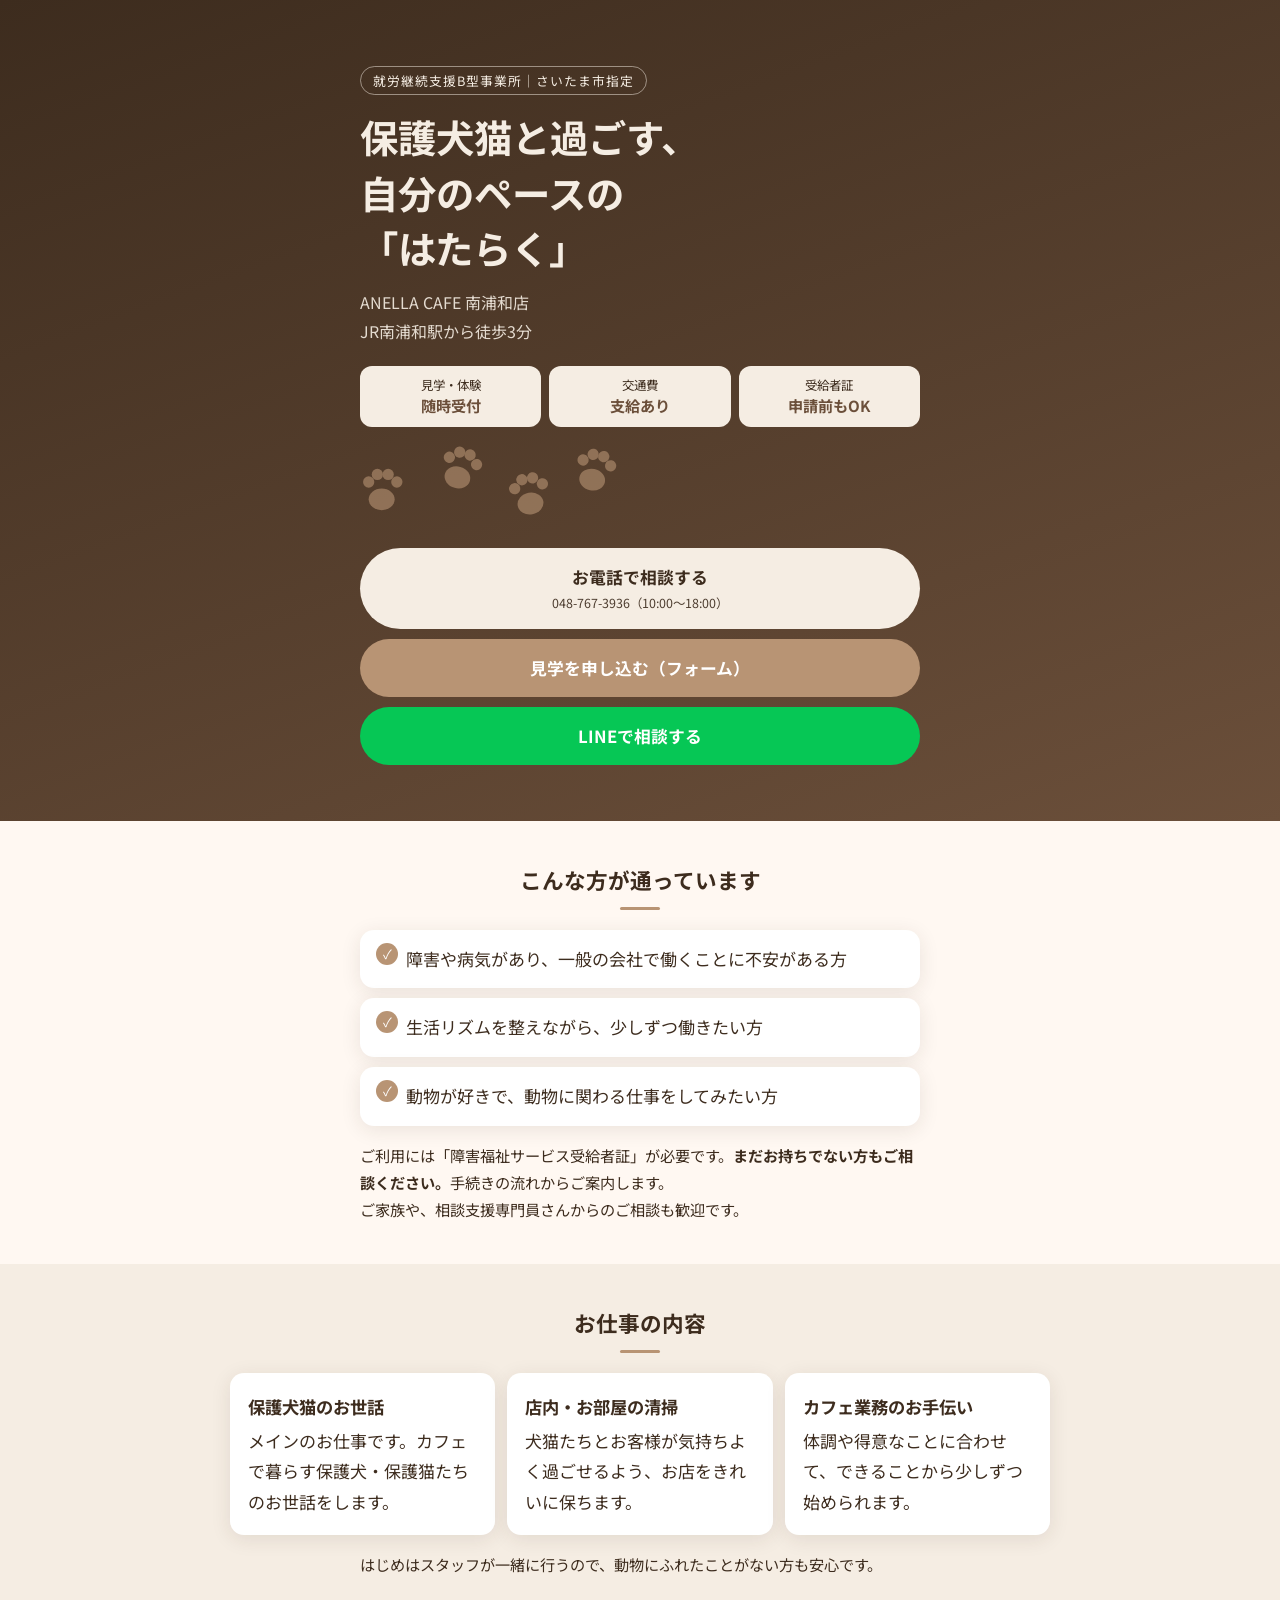
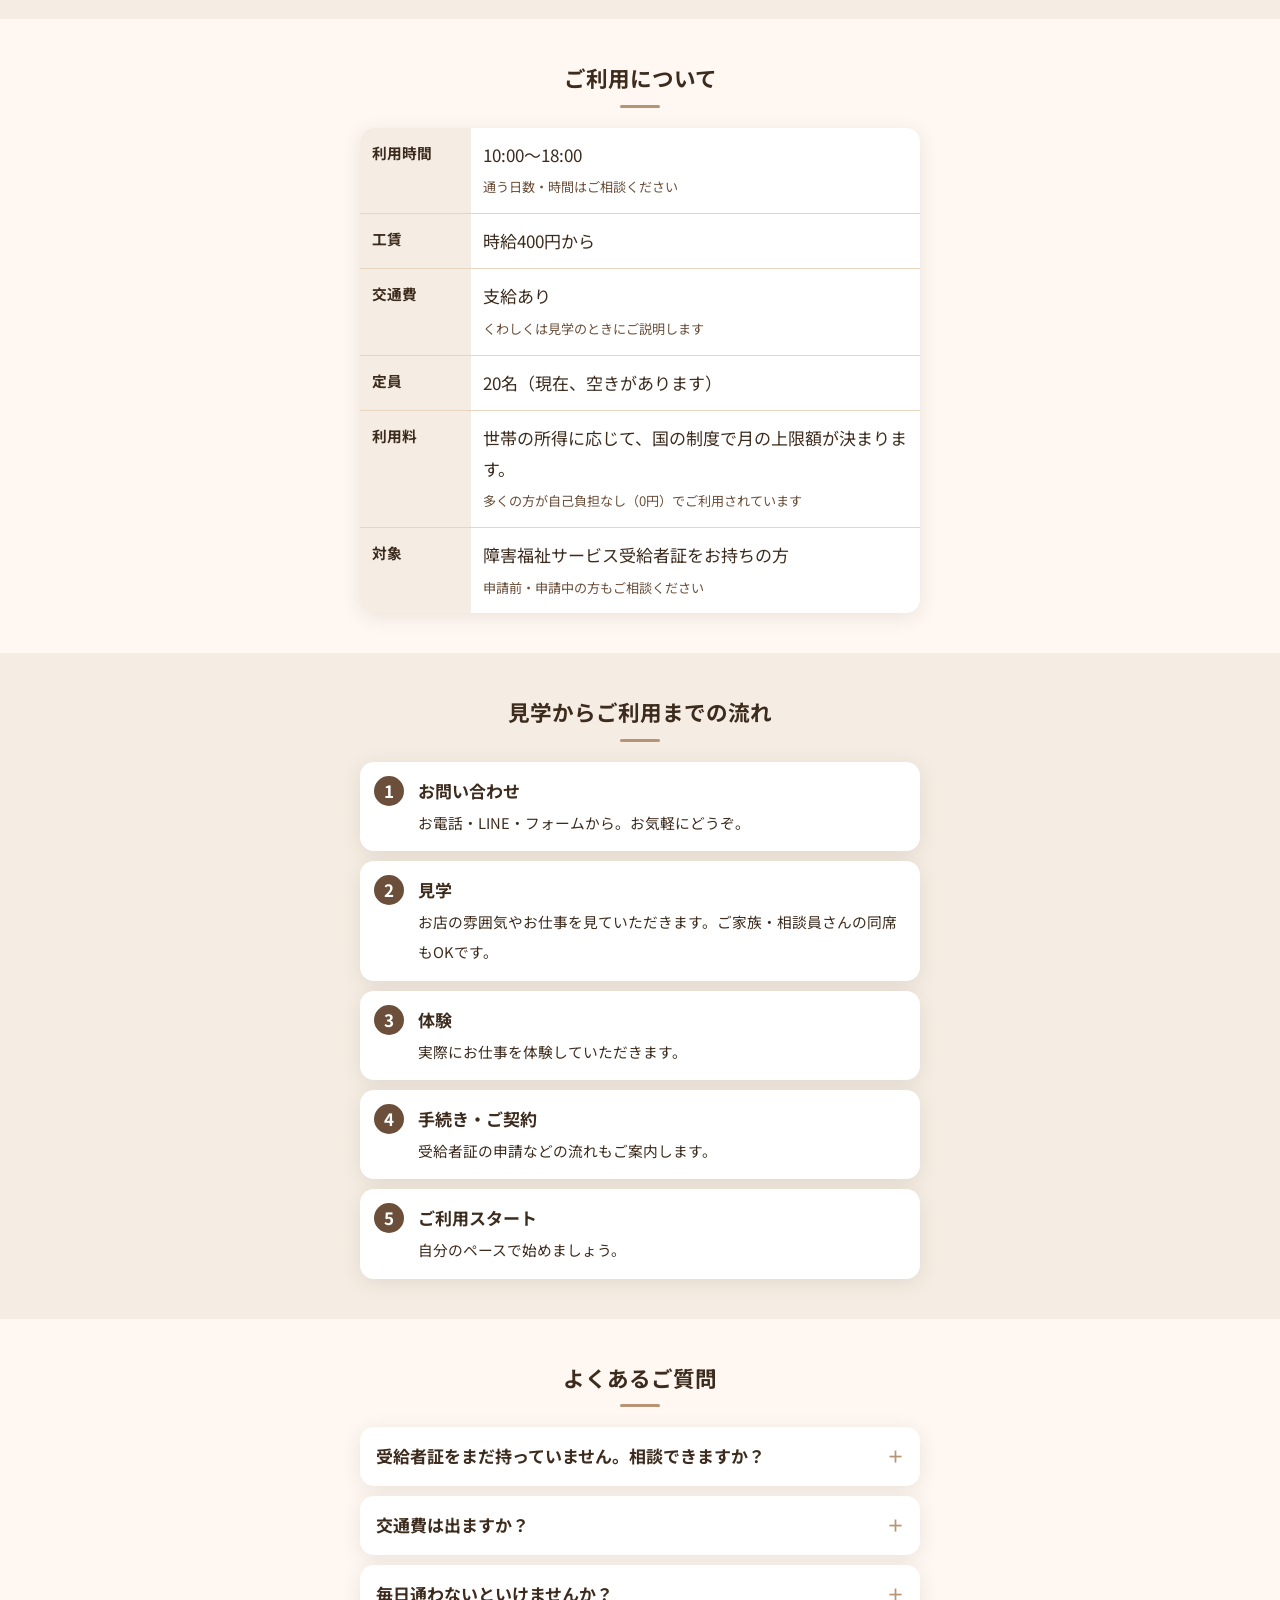
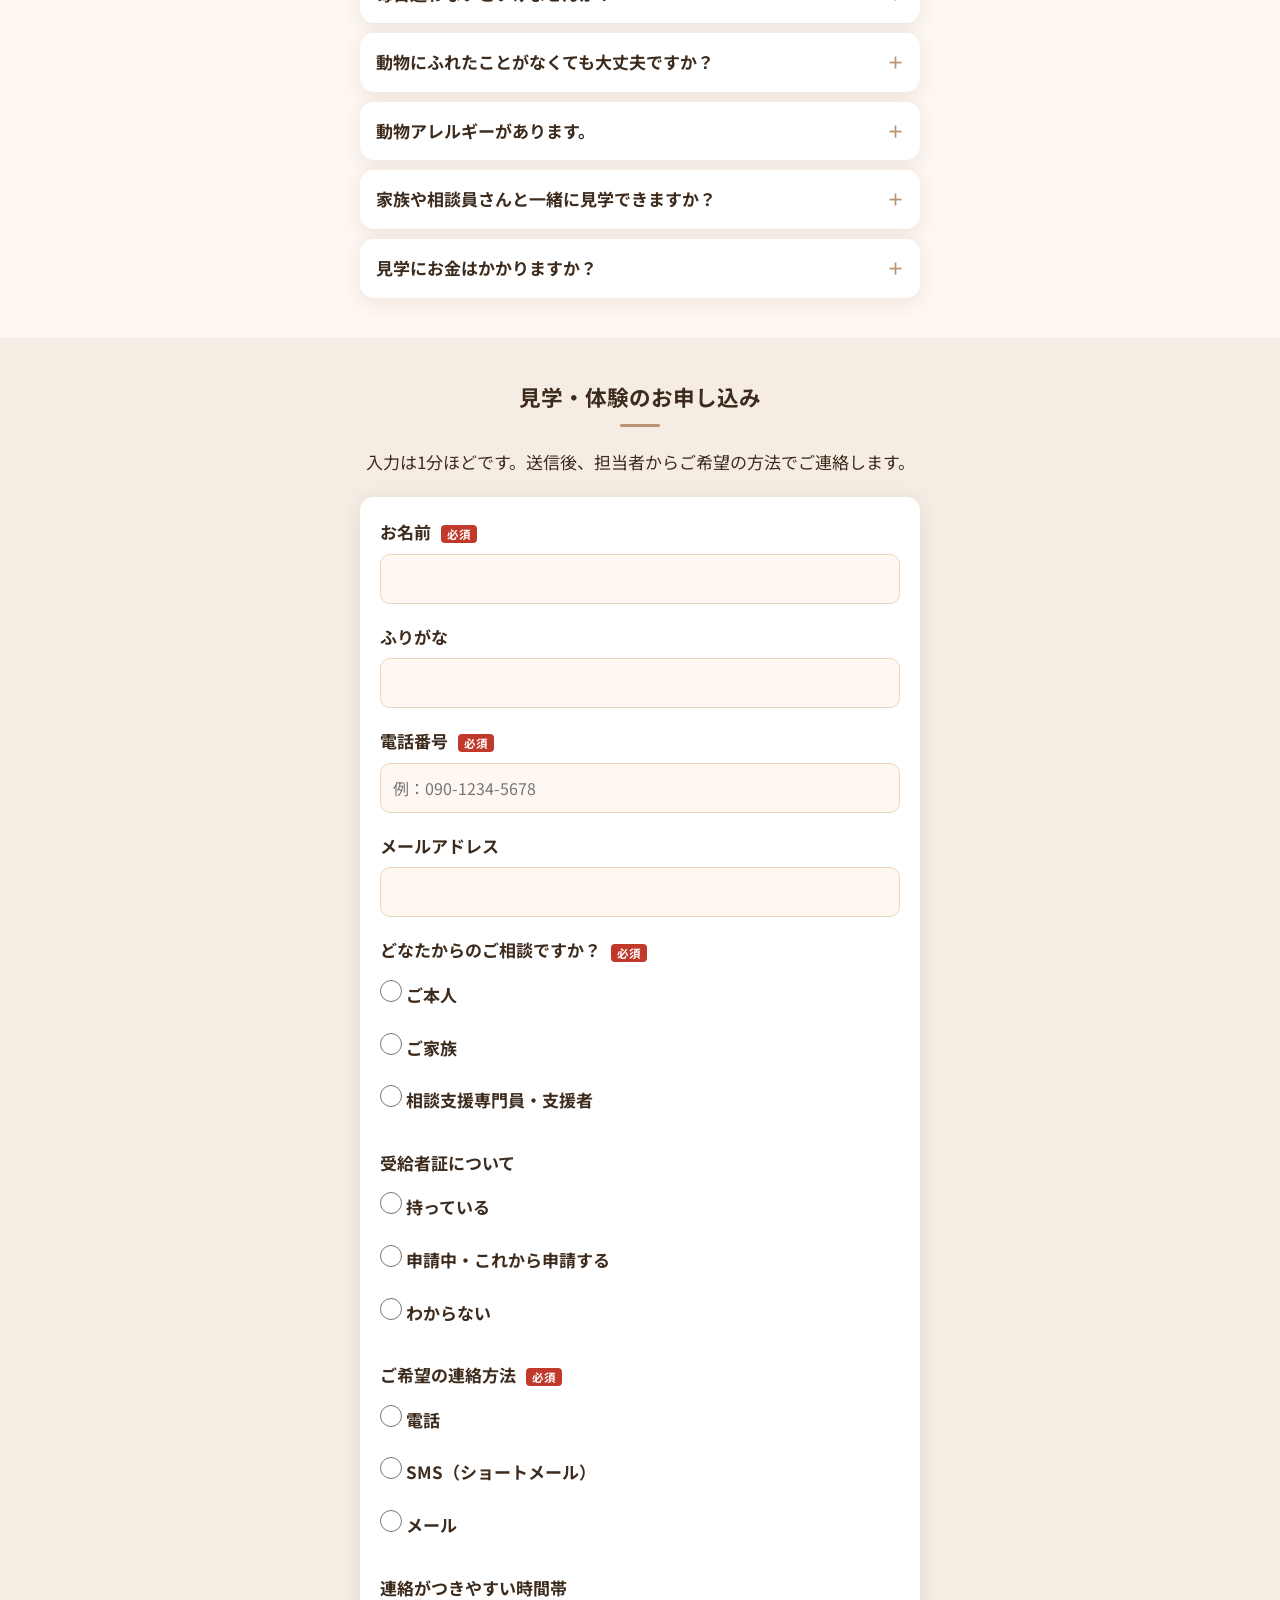
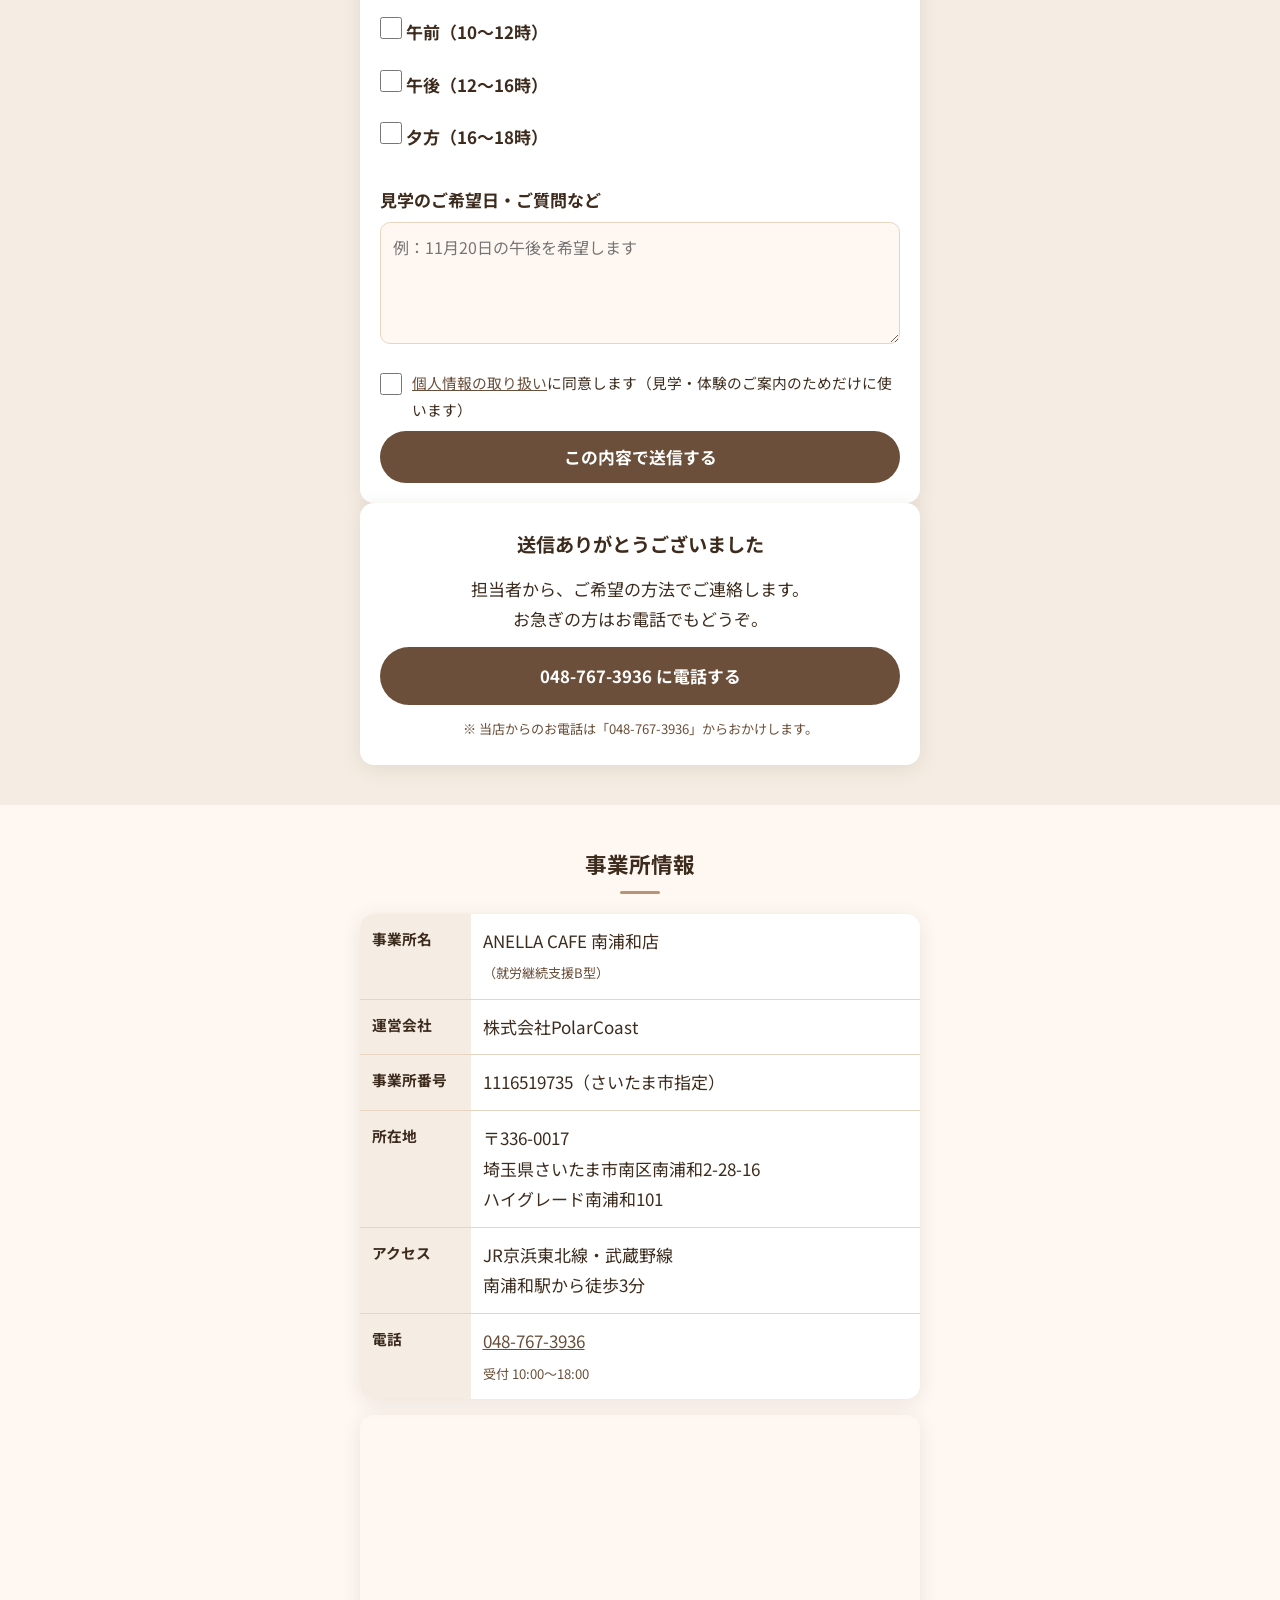
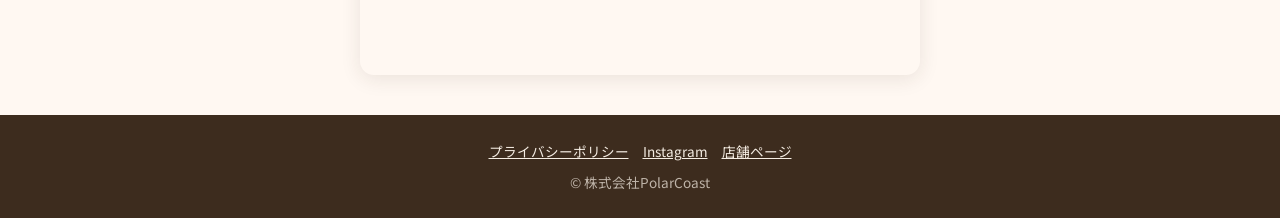
==== index.html @ d05e9dd1 "Add files via upload" ====
<!DOCTYPE html>
<html lang="ja">
<head>
  <meta charset="UTF-8">
  <meta name="viewport" content="width=device-width, initial-scale=1.0">
  <title>就労継続支援B型 ANELLA CAFE 南浦和店｜保護犬猫と過ごすB型事業所（さいたま市南区・南浦和駅徒歩3分）</title>
  <meta name="description" content="さいたま市南区、JR南浦和駅から徒歩3分。保護犬猫のお世話を中心に、自分のペースで働ける就労継続支援B型事業所です。交通費支給あり。受給者証の申請前でもご相談ください。見学・体験は随時受付中。">
  <meta property="og:title" content="就労継続支援B型 ANELLA CAFE 南浦和店">
  <meta property="og:description" content="保護犬猫と過ごす、自分のペースの「はたらく」。南浦和駅徒歩3分・交通費支給あり・見学随時受付。">
  <meta property="og:type" content="website">
  <link rel="stylesheet" href="style.css?v=20261113a">

  <!-- Google広告の計測タグ（アカウント作成後にここへ貼る） -->
  <!--
  <script async src="https://www.googletagmanager.com/gtag/js?id=AW-XXXXXXXXXX"></script>
  <script>
    window.dataLayer = window.dataLayer || [];
    function gtag(){dataLayer.push(arguments);}
    gtag('js', new Date());
    gtag('config', 'AW-XXXXXXXXXX');
  </script>
  -->

  <script type="application/ld+json">
  {
    "@context": "https://schema.org",
    "@type": "LocalBusiness",
    "name": "ANELLA CAFE 南浦和店（就労継続支援B型）",
    "telephone": "048-767-3936",
    "address": {
      "@type": "PostalAddress",
      "postalCode": "336-0017",
      "addressRegion": "埼玉県",
      "addressLocality": "さいたま市南区",
      "streetAddress": "南浦和2-28-16 ハイグレード南浦和101",
      "addressCountry": "JP"
    }
  }
  </script>
</head>
<body>

  <!-- ===== 最初の画面 ===== -->
  <header class="hero">
    <div class="hero-inner">
      <p class="hero-eyebrow">就労継続支援B型事業所｜さいたま市指定</p>
      <h1 class="hero-title">保護犬猫と過ごす、<br>自分のペースの<br>「はたらく」</h1>
      <p class="hero-sub">ANELLA CAFE 南浦和店<br>JR南浦和駅から徒歩3分</p>

      <ul class="badges">
        <li>見学・体験<br><strong>随時受付</strong></li>
        <li>交通費<br><strong>支給あり</strong></li>
        <li>受給者証<br><strong>申請前もOK</strong></li>
      </ul>

      <!-- 写真が用意できたら、ここに <img src="images/hero.jpg" alt="..."> を入れる -->
      <div class="hero-photo" aria-hidden="true">
        <svg viewBox="0 0 120 40" class="paws"><g fill="currentColor"><g transform="translate(10,22)"><ellipse cx="0" cy="4" rx="6" ry="5"/><circle cx="-6" cy="-4" r="2.6"/><circle cx="-2" cy="-7.5" r="2.6"/><circle cx="3" cy="-7.5" r="2.6"/><circle cx="7" cy="-4" r="2.6"/></g><g transform="translate(46,12) rotate(15)"><ellipse cx="0" cy="4" rx="6" ry="5"/><circle cx="-6" cy="-4" r="2.6"/><circle cx="-2" cy="-7.5" r="2.6"/><circle cx="3" cy="-7.5" r="2.6"/><circle cx="7" cy="-4" r="2.6"/></g><g transform="translate(78,24) rotate(-10)"><ellipse cx="0" cy="4" rx="6" ry="5"/><circle cx="-6" cy="-4" r="2.6"/><circle cx="-2" cy="-7.5" r="2.6"/><circle cx="3" cy="-7.5" r="2.6"/><circle cx="7" cy="-4" r="2.6"/></g><g transform="translate(108,13) rotate(12)"><ellipse cx="0" cy="4" rx="6" ry="5"/><circle cx="-6" cy="-4" r="2.6"/><circle cx="-2" cy="-7.5" r="2.6"/><circle cx="3" cy="-7.5" r="2.6"/><circle cx="7" cy="-4" r="2.6"/></g></g></svg>
      </div>

      <div class="cta-group">
        <a class="btn btn-tel" href="tel:0487673936" data-track="tel">お電話で相談する<span>048-767-3936（10:00〜18:00）</span></a>
        <a class="btn btn-form" href="#apply" data-track="to_form">見学を申し込む（フォーム）</a>
        <a class="btn btn-line" href="https://lin.ee/N0V2orG" target="_blank" rel="noopener" data-track="line">LINEで相談する</a>
      </div>
    </div>
  </header>

  <main>

    <!-- ===== どんな方の場所か ===== -->
    <section class="section">
      <h2 class="section-title">こんな方が通っています</h2>
      <ul class="check-list">
        <li>障害や病気があり、一般の会社で働くことに不安がある方</li>
        <li>生活リズムを整えながら、少しずつ働きたい方</li>
        <li>動物が好きで、動物に関わる仕事をしてみたい方</li>
      </ul>
      <p class="note">ご利用には「障害福祉サービス受給者証」が必要です。<strong>まだお持ちでない方もご相談ください。</strong>手続きの流れからご案内します。<br>ご家族や、相談支援専門員さんからのご相談も歓迎です。</p>
    </section>

    <!-- ===== お仕事の内容 ===== -->
    <section class="section section-tint">
      <h2 class="section-title">お仕事の内容</h2>
      <div class="cards">
        <div class="card">
          <!-- 写真が用意できたら <img> を入れる -->
          <h3>保護犬猫のお世話</h3>
          <p>メインのお仕事です。カフェで暮らす保護犬・保護猫たちのお世話をします。</p>
        </div>
        <div class="card">
          <h3>店内・お部屋の清掃</h3>
          <p>犬猫たちとお客様が気持ちよく過ごせるよう、お店をきれいに保ちます。</p>
        </div>
        <div class="card">
          <h3>カフェ業務のお手伝い</h3>
          <p>体調や得意なことに合わせて、できることから少しずつ始められます。</p>
        </div>
      </div>
      <p class="note">はじめはスタッフが一緒に行うので、動物にふれたことがない方も安心です。</p>
    </section>

    <!-- ===== ご利用について ===== -->
    <section class="section">
      <h2 class="section-title">ご利用について</h2>
      <dl class="info-table">
        <div><dt>利用時間</dt><dd>10:00〜18:00<br><small>通う日数・時間はご相談ください</small></dd></div>
        <div><dt>工賃</dt><dd>時給400円から</dd></div>
        <div><dt>交通費</dt><dd>支給あり<br><small>くわしくは見学のときにご説明します</small></dd></div>
        <div><dt>定員</dt><dd>20名（現在、空きがあります）</dd></div>
        <div><dt>利用料</dt><dd>世帯の所得に応じて、国の制度で月の上限額が決まります。<br><small>多くの方が自己負担なし（0円）でご利用されています</small></dd></div>
        <div><dt>対象</dt><dd>障害福祉サービス受給者証をお持ちの方<br><small>申請前・申請中の方もご相談ください</small></dd></div>
      </dl>
    </section>

    <!-- ===== 見学から利用開始までの流れ ===== -->
    <section class="section section-tint">
      <h2 class="section-title">見学からご利用までの流れ</h2>
      <ol class="steps">
        <li><strong>お問い合わせ</strong><span>お電話・LINE・フォームから。お気軽にどうぞ。</span></li>
        <li><strong>見学</strong><span>お店の雰囲気やお仕事を見ていただきます。ご家族・相談員さんの同席もOKです。</span></li>
        <li><strong>体験</strong><span>実際にお仕事を体験していただきます。</span></li>
        <li><strong>手続き・ご契約</strong><span>受給者証の申請などの流れもご案内します。</span></li>
        <li><strong>ご利用スタート</strong><span>自分のペースで始めましょう。</span></li>
      </ol>
    </section>

    <!-- ===== よくあるご質問 ===== -->
    <section class="section">
      <h2 class="section-title">よくあるご質問</h2>
      <div class="faq">
        <details>
          <summary>受給者証をまだ持っていません。相談できますか？</summary>
          <p>はい、大丈夫です。申請前の方からのご相談も受け付けています。手続きの流れもご案内します。</p>
        </details>
        <details>
          <summary>交通費は出ますか？</summary>
          <p>はい、支給しています。くわしくは見学のときにご説明します。</p>
        </details>
        <details>
          <summary>毎日通わないといけませんか？</summary>
          <p>いいえ。体調に合わせて、通う日数や時間をご相談いただけます。</p>
        </details>
        <details>
          <summary>動物にふれたことがなくても大丈夫ですか？</summary>
          <p>はい。はじめはスタッフが一緒に行います。カフェには人なつっこい子が多く、少しずつ慣れていけます。</p>
        </details>
        <details>
          <summary>動物アレルギーがあります。</summary>
          <p>お仕事は犬猫と同じ空間で行うことが中心です。ご心配な方は、見学のときにご相談ください。</p>
        </details>
        <details>
          <summary>家族や相談員さんと一緒に見学できますか？</summary>
          <p>はい、もちろんです。ご一緒にお越しください。</p>
        </details>
        <details>
          <summary>見学にお金はかかりますか？</summary>
          <p>見学は無料です。</p>
        </details>
      </div>
    </section>

    <!-- ===== 申し込みフォーム ===== -->
    <section class="section section-tint" id="apply">
      <h2 class="section-title">見学・体験のお申し込み</h2>
      <p class="lead">入力は1分ほどです。送信後、担当者からご希望の方法でご連絡します。</p>

      <form id="apply-form" novalidate>
        <div class="field">
          <label for="f-name">お名前 <em>必須</em></label>
          <input id="f-name" name="name" type="text" autocomplete="name" required>
        </div>
        <div class="field">
          <label for="f-kana">ふりがな</label>
          <input id="f-kana" name="kana" type="text">
        </div>
        <div class="field">
          <label for="f-tel">電話番号 <em>必須</em></label>
          <input id="f-tel" name="tel" type="tel" inputmode="tel" autocomplete="tel" placeholder="例：090-1234-5678" required>
        </div>
        <div class="field">
          <label for="f-email">メールアドレス</label>
          <input id="f-email" name="email" type="email" autocomplete="email">
        </div>

        <fieldset class="field">
          <legend>どなたからのご相談ですか？ <em>必須</em></legend>
          <label class="choice"><input type="radio" name="who" value="ご本人" required> ご本人</label>
          <label class="choice"><input type="radio" name="who" value="ご家族"> ご家族</label>
          <label class="choice"><input type="radio" name="who" value="相談員・支援者"> 相談支援専門員・支援者</label>
        </fieldset>

        <fieldset class="field">
          <legend>受給者証について</legend>
          <label class="choice"><input type="radio" name="jukyusha" value="持っている"> 持っている</label>
          <label class="choice"><input type="radio" name="jukyusha" value="申請中・これから"> 申請中・これから申請する</label>
          <label class="choice"><input type="radio" name="jukyusha" value="わからない"> わからない</label>
        </fieldset>

        <fieldset class="field">
          <legend>ご希望の連絡方法 <em>必須</em></legend>
          <label class="choice"><input type="radio" name="contact" value="電話" required> 電話</label>
          <label class="choice"><input type="radio" name="contact" value="SMS（ショートメール）"> SMS（ショートメール）</label>
          <label class="choice"><input type="radio" name="contact" value="メール"> メール</label>
        </fieldset>

        <fieldset class="field">
          <legend>連絡がつきやすい時間帯</legend>
          <label class="choice"><input type="checkbox" name="time" value="午前（10〜12時）"> 午前（10〜12時）</label>
          <label class="choice"><input type="checkbox" name="time" value="午後（12〜16時）"> 午後（12〜16時）</label>
          <label class="choice"><input type="checkbox" name="time" value="夕方（16〜18時）"> 夕方（16〜18時）</label>
        </fieldset>

        <div class="field">
          <label for="f-wish">見学のご希望日・ご質問など</label>
          <textarea id="f-wish" name="message" rows="4" placeholder="例：11月20日の午後を希望します"></textarea>
        </div>

        <!-- いたずら送信よけ（人には見えない欄） -->
        <div class="hp" aria-hidden="true">
          <label>このらんは空のままにしてください<input type="text" name="website" tabindex="-1" autocomplete="off"></label>
        </div>

        <label class="agree"><input type="checkbox" name="agree" value="同意する" required> <span><a href="privacy.html" target="_blank">個人情報の取り扱い</a>に同意します（見学・体験のご案内のためだけに使います）</span></label>

        <p class="form-error" id="form-error" role="alert" hidden></p>
        <button type="submit" class="btn btn-submit" id="submit-btn">この内容で送信する</button>
      </form>

      <div class="thanks" id="thanks" hidden>
        <h3>送信ありがとうございました</h3>
        <p>担当者から、ご希望の方法でご連絡します。<br>お急ぎの方はお電話でもどうぞ。</p>
        <a class="btn btn-tel" href="tel:0487673936" data-track="tel">048-767-3936 に電話する</a>
        <p class="small">※ 当店からのお電話は「048-767-3936」からおかけします。</p>
      </div>
    </section>

    <!-- ===== 事業所情報 ===== -->
    <section class="section">
      <h2 class="section-title">事業所情報</h2>
      <dl class="info-table">
        <div><dt>事業所名</dt><dd>ANELLA CAFE 南浦和店<br><small>（就労継続支援B型）</small></dd></div>
        <div><dt>運営会社</dt><dd>株式会社PolarCoast</dd></div>
        <div><dt>事業所番号</dt><dd>1116519735（さいたま市指定）</dd></div>
        <div><dt>所在地</dt><dd>〒336-0017<br>埼玉県さいたま市南区南浦和2-28-16<br>ハイグレード南浦和101</dd></div>
        <div><dt>アクセス</dt><dd>JR京浜東北線・武蔵野線<br>南浦和駅から徒歩3分</dd></div>
        <div><dt>電話</dt><dd><a href="tel:0487673936" data-track="tel">048-767-3936</a><br><small>受付 10:00〜18:00</small></dd></div>
      </dl>
      <div class="map">
        <iframe title="ANELLA CAFE 南浦和店の地図" loading="lazy" referrerpolicy="no-referrer-when-downgrade"
          src="https://www.google.com/maps?q=%E5%9F%BC%E7%8E%89%E7%9C%8C%E3%81%95%E3%81%84%E3%81%9F%E3%81%BE%E5%B8%82%E5%8D%97%E5%8C%BA%E5%8D%97%E6%B5%A6%E5%92%8C2-28-16&output=embed"></iframe>
      </div>
    </section>

  </main>

  <footer class="footer">
    <p><a href="privacy.html">プライバシーポリシー</a>　<a href="https://www.instagram.com/anella_cafe_minamiurawa/" target="_blank" rel="noopener">Instagram</a>　<a href="https://wan-time.jp/store/anella-cafe-minamiurawa/" target="_blank" rel="noopener">店舗ページ</a></p>
    <p class="copy">© 株式会社PolarCoast</p>
  </footer>

  <!-- スマホ用：画面下に固定のボタン -->
  <nav class="sticky-cta" aria-label="お問い合わせ">
    <a href="tel:0487673936" data-track="tel">電話</a>
    <a href="https://lin.ee/N0V2orG" target="_blank" rel="noopener" data-track="line">LINE</a>
    <a href="#apply" data-track="to_form">見学申込み</a>
  </nav>

  <script src="script.js?v=20261116a"></script>
</body>
</html>
---- style.css ----
/* =============================================
   ANELLA CAFE 南浦和店 就労継続支援B型 LP
   色はトリミング予約サイトと共通
   #3d2c1e (深茶) / #b89474 (テラコッタベージュ) / #f5ede3 (クリーム)
   #fff8f2 (オフホワイト) / #6b4f3a (ミドルブラウン) / #e8d5c0 (ライトタン)
============================================= */

@import url('https://fonts.googleapis.com/css2?family=Noto+Sans+JP:wght@400;500;700&display=swap');

:root {
  --deep:    #3d2c1e;
  --primary: #b89474;
  --mid:     #6b4f3a;
  --cream:   #f5ede3;
  --bg:      #fff8f2;
  --tan:     #e8d5c0;
  --white:   #ffffff;
  --line:    #06c755;
  --error:   #c0392b;
  --radius:  14px;
  --shadow:  0 4px 20px rgba(61,44,30,0.10);
}

*, *::before, *::after { box-sizing: border-box; margin: 0; padding: 0; }

html { scroll-behavior: smooth; }

body {
  font-family: 'Noto Sans JP', sans-serif;
  background: var(--bg);
  color: var(--deep);
  font-size: 17px;
  line-height: 1.8;
  padding-bottom: 72px; /* 下の固定ボタンの分 */
}

a { color: var(--mid); }

/* ── 最初の画面 ── */
.hero {
  background: linear-gradient(160deg, var(--deep) 0%, var(--mid) 100%);
  color: var(--cream);
  padding: 40px 20px 36px;
}
.hero-inner { max-width: 560px; margin: 0 auto; }
.hero-eyebrow {
  display: inline-block;
  font-size: 0.8rem;
  letter-spacing: 1px;
  border: 1px solid rgba(245,237,227,0.5);
  border-radius: 999px;
  padding: 2px 12px;
  margin-bottom: 14px;
}
.hero-title {
  font-size: 1.9rem;
  line-height: 1.45;
  font-weight: 700;
  margin-bottom: 12px;
}
.hero-sub { font-size: 1rem; opacity: 0.9; margin-bottom: 20px; }

.badges {
  list-style: none;
  display: grid;
  grid-template-columns: repeat(3, 1fr);
  gap: 8px;
  margin-bottom: 16px;
}
.badges li {
  background: var(--cream);
  color: var(--deep);
  border-radius: 12px;
  text-align: center;
  font-size: 0.78rem;
  line-height: 1.5;
  padding: 10px 4px;
}
.badges strong { font-size: 0.95rem; color: var(--mid); }

.hero-photo { color: var(--primary); opacity: 0.6; margin: 4px 0 18px; }
.hero-photo .paws { width: 100%; max-width: 260px; height: auto; display: block; }
.hero-photo img { width: 100%; border-radius: var(--radius); display: block; }

.cta-group { display: grid; gap: 10px; }

/* ── ボタン ── */
.btn {
  display: block;
  text-align: center;
  text-decoration: none;
  font-weight: 700;
  font-size: 1.05rem;
  border-radius: 999px;
  padding: 14px 16px;
  border: none;
  cursor: pointer;
  width: 100%;
  font-family: inherit;
}
.btn span { display: block; font-size: 0.78rem; font-weight: 400; opacity: 0.9; }
.btn-tel  { background: var(--cream); color: var(--deep); }
.btn-form { background: var(--primary); color: var(--white); }
.btn-line { background: var(--line); color: var(--white); }
.btn-submit { background: var(--mid); color: var(--white); margin-top: 8px; }
.btn-submit:disabled { opacity: 0.6; cursor: wait; }

/* ── セクション共通 ── */
.section { padding: 40px 20px; }
.section > * { max-width: 560px; margin-left: auto; margin-right: auto; }
.section-tint { background: var(--cream); }
.section-title {
  font-size: 1.35rem;
  text-align: center;
  margin-bottom: 20px;
  position: relative;
  padding-bottom: 10px;
}
.section-title::after {
  content: '';
  position: absolute;
  left: 50%; bottom: 0;
  width: 40px; height: 3px;
  margin-left: -20px;
  background: var(--primary);
  border-radius: 2px;
}
.lead { text-align: center; margin-bottom: 20px; }
.note { margin-top: 16px; font-size: 0.95rem; }
.small, small { font-size: 0.82rem; color: var(--mid); }

/* ── チェックリスト ── */
.check-list { list-style: none; display: grid; gap: 10px; }
.check-list li {
  background: var(--white);
  border-radius: var(--radius);
  box-shadow: var(--shadow);
  padding: 14px 16px 14px 46px;
  position: relative;
}
.check-list li::before {
  content: '✓';
  position: absolute;
  left: 16px; top: 13px;
  width: 22px; height: 22px;
  border-radius: 50%;
  background: var(--primary);
  color: var(--white);
  font-size: 0.8rem;
  text-align: center;
  line-height: 22px;
}

/* ── カード ── */
.cards { display: grid; gap: 12px; }
.card {
  background: var(--white);
  border-radius: var(--radius);
  box-shadow: var(--shadow);
  padding: 18px;
}
.card img { width: 100%; border-radius: 10px; margin-bottom: 10px; display: block; }
.card h3 { font-size: 1.08rem; margin-bottom: 4px; }

/* ── 表 ── */
.info-table { display: grid; gap: 0; background: var(--white); border-radius: var(--radius); box-shadow: var(--shadow); overflow: hidden; }
.info-table > div { display: grid; grid-template-columns: 6.5em 1fr; border-bottom: 1px solid var(--tan); }
.info-table > div:last-child { border-bottom: none; }
.info-table dt { background: var(--cream); font-weight: 700; padding: 12px; font-size: 0.92rem; }
.info-table dd { padding: 12px; }

/* ── 流れ ── */
.steps { list-style: none; counter-reset: step; display: grid; gap: 10px; }
.steps li {
  counter-increment: step;
  background: var(--white);
  border-radius: var(--radius);
  box-shadow: var(--shadow);
  padding: 14px 16px 14px 58px;
  position: relative;
}
.steps li::before {
  content: counter(step);
  position: absolute;
  left: 14px; top: 14px;
  width: 30px; height: 30px;
  border-radius: 50%;
  background: var(--mid);
  color: var(--white);
  font-weight: 700;
  text-align: center;
  line-height: 30px;
}
.steps strong { display: block; }
.steps span { font-size: 0.92rem; }

/* ── よくある質問 ── */
.faq { display: grid; gap: 10px; }
.faq details {
  background: var(--white);
  border-radius: var(--radius);
  box-shadow: var(--shadow);
  padding: 14px 16px;
}
.faq summary { font-weight: 700; cursor: pointer; list-style: none; padding-right: 24px; position: relative; }
.faq summary::-webkit-details-marker { display: none; }
.faq summary::after { content: '＋'; position: absolute; right: 0; top: 0; color: var(--primary); }
.faq details[open] summary::after { content: '－'; }
.faq details p { margin-top: 8px; font-size: 0.95rem; }

/* ── フォーム ── */
#apply-form { background: var(--white); border-radius: var(--radius); box-shadow: var(--shadow); padding: 20px; }
.field { margin-bottom: 18px; border: none; }
.field > label, .field legend { display: block; font-weight: 700; margin-bottom: 6px; }
.field em {
  font-style: normal;
  font-size: 0.72rem;
  background: var(--error);
  color: var(--white);
  border-radius: 4px;
  padding: 1px 6px;
  margin-left: 6px;
  vertical-align: middle;
}
input[type="text"], input[type="tel"], input[type="email"], textarea {
  width: 100%;
  font-size: 1rem;
  font-family: inherit;
  padding: 12px;
  border: 1.5px solid var(--tan);
  border-radius: 10px;
  background: var(--bg);
  color: var(--deep);
}
input:focus, textarea:focus { outline: none; border-color: var(--primary); background: var(--white); }
.choice { display: flex; align-items: center; gap: 10px; padding: 8px 0; font-weight: 400; }
.choice input { width: 22px; height: 22px; accent-color: var(--mid); flex-shrink: 0; }
.agree { display: flex; gap: 10px; align-items: flex-start; font-size: 0.92rem; margin: 6px 0 4px; }
.agree input { width: 22px; height: 22px; margin-top: 3px; accent-color: var(--mid); flex-shrink: 0; }
.hp { position: absolute; left: -9999px; width: 1px; height: 1px; overflow: hidden; }
.form-error { color: var(--error); font-weight: 700; margin-top: 8px; }
.field.invalid input, .field.invalid legend { border-color: var(--error); color: var(--error); }

.thanks { background: var(--white); border-radius: var(--radius); box-shadow: var(--shadow); padding: 24px 20px; text-align: center; display: grid; gap: 12px; }
.thanks h3 { font-size: 1.2rem; }
.thanks .btn-tel { background: var(--mid); color: var(--white); }

/* ── 地図 ── */
.map { margin-top: 16px; border-radius: var(--radius); overflow: hidden; box-shadow: var(--shadow); }
.map iframe { width: 100%; height: 260px; border: 0; display: block; }

/* ── フッター ── */
.footer { background: var(--deep); color: var(--cream); text-align: center; padding: 24px 20px; font-size: 0.85rem; }
.footer a { color: var(--cream); }
.footer .copy { margin-top: 6px; opacity: 0.7; }

/* ── 下に固定のボタン（スマホ） ── */
.sticky-cta {
  position: fixed;
  left: 0; right: 0; bottom: 0;
  display: grid;
  grid-template-columns: repeat(3, 1fr);
  background: var(--white);
  box-shadow: 0 -2px 12px rgba(61,44,30,0.15);
  z-index: 10;
}
.sticky-cta a {
  text-align: center;
  text-decoration: none;
  font-weight: 700;
  padding: 14px 4px;
  color: var(--white);
}
.sticky-cta a:nth-child(1) { background: var(--mid); }
.sticky-cta a:nth-child(2) { background: var(--line); }
.sticky-cta a:nth-child(3) { background: var(--primary); }

/* パソコンで見たとき */
@media (min-width: 760px) {
  .hero { padding: 64px 20px 56px; }
  .hero-title { font-size: 2.4rem; }
  .cards { grid-template-columns: repeat(3, 1fr); }
  .section > .cards { max-width: 820px; }
  .sticky-cta { display: none; }
  body { padding-bottom: 0; }
}
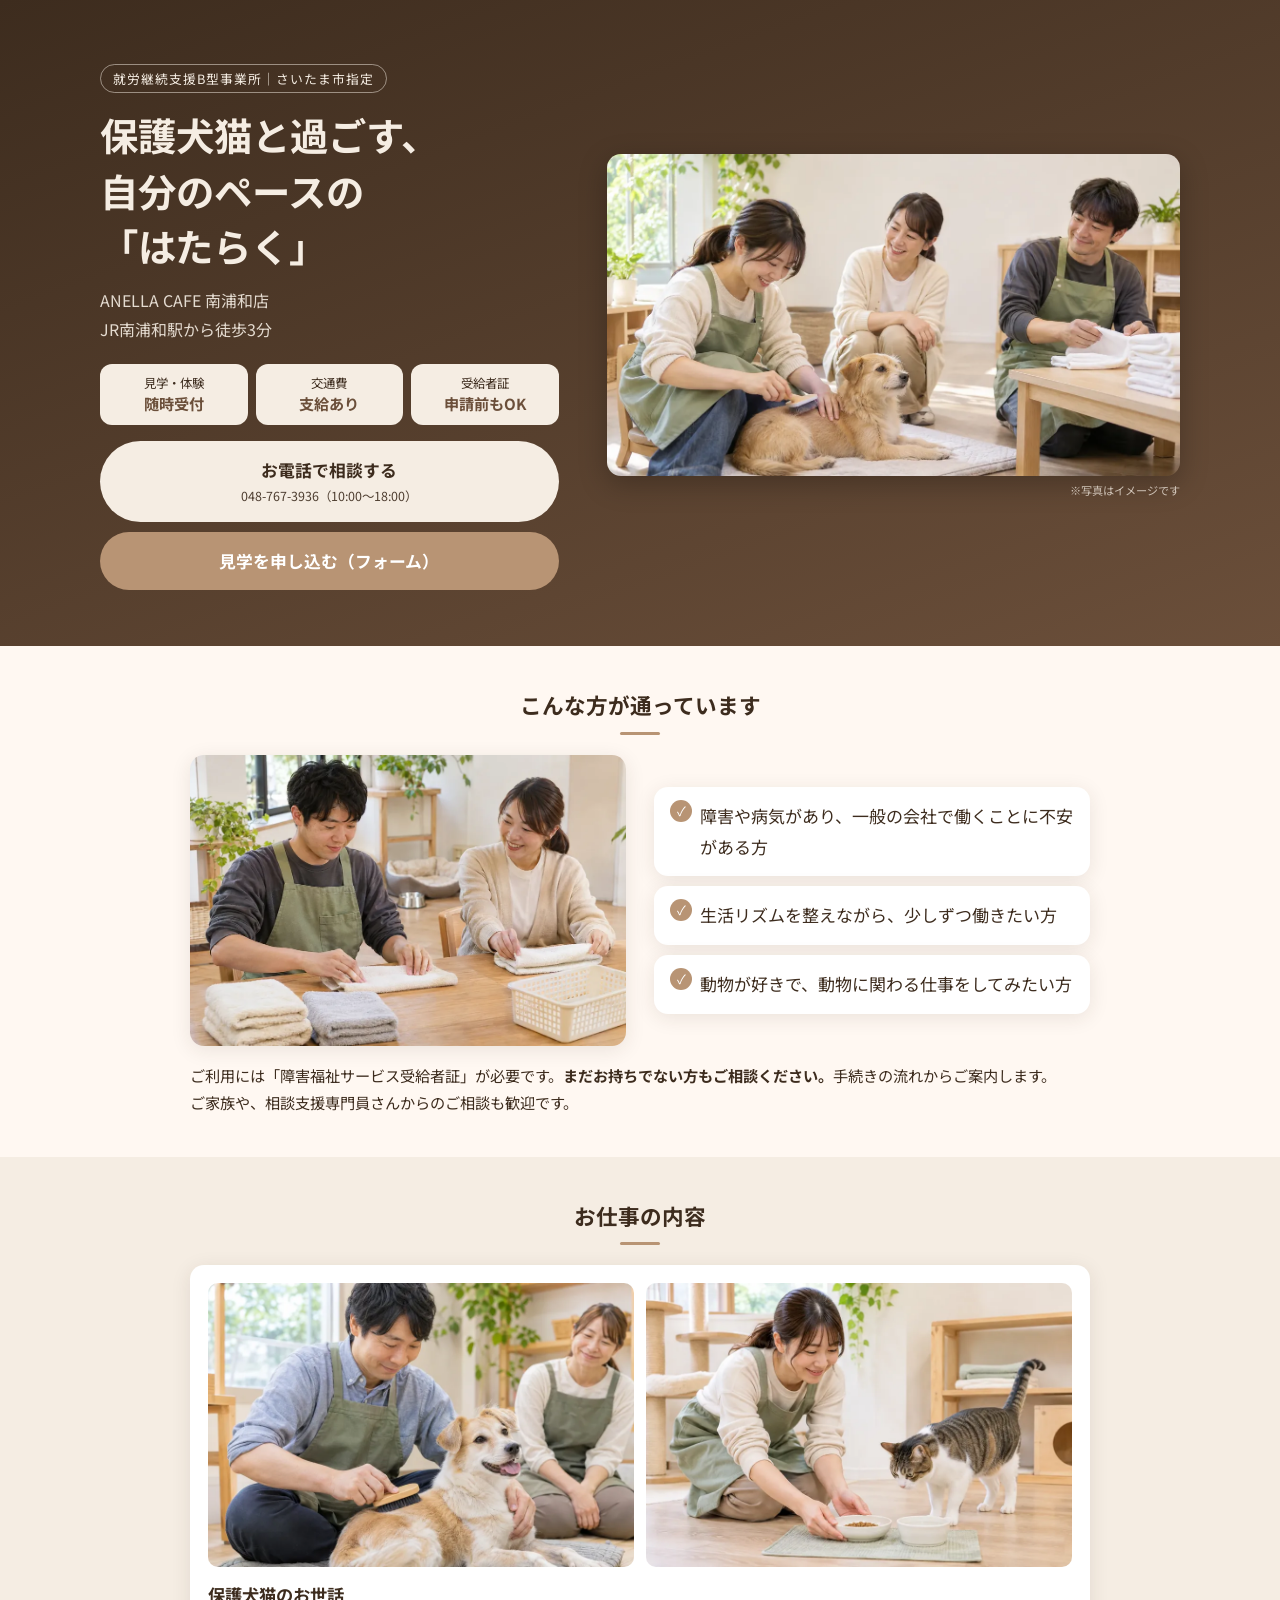
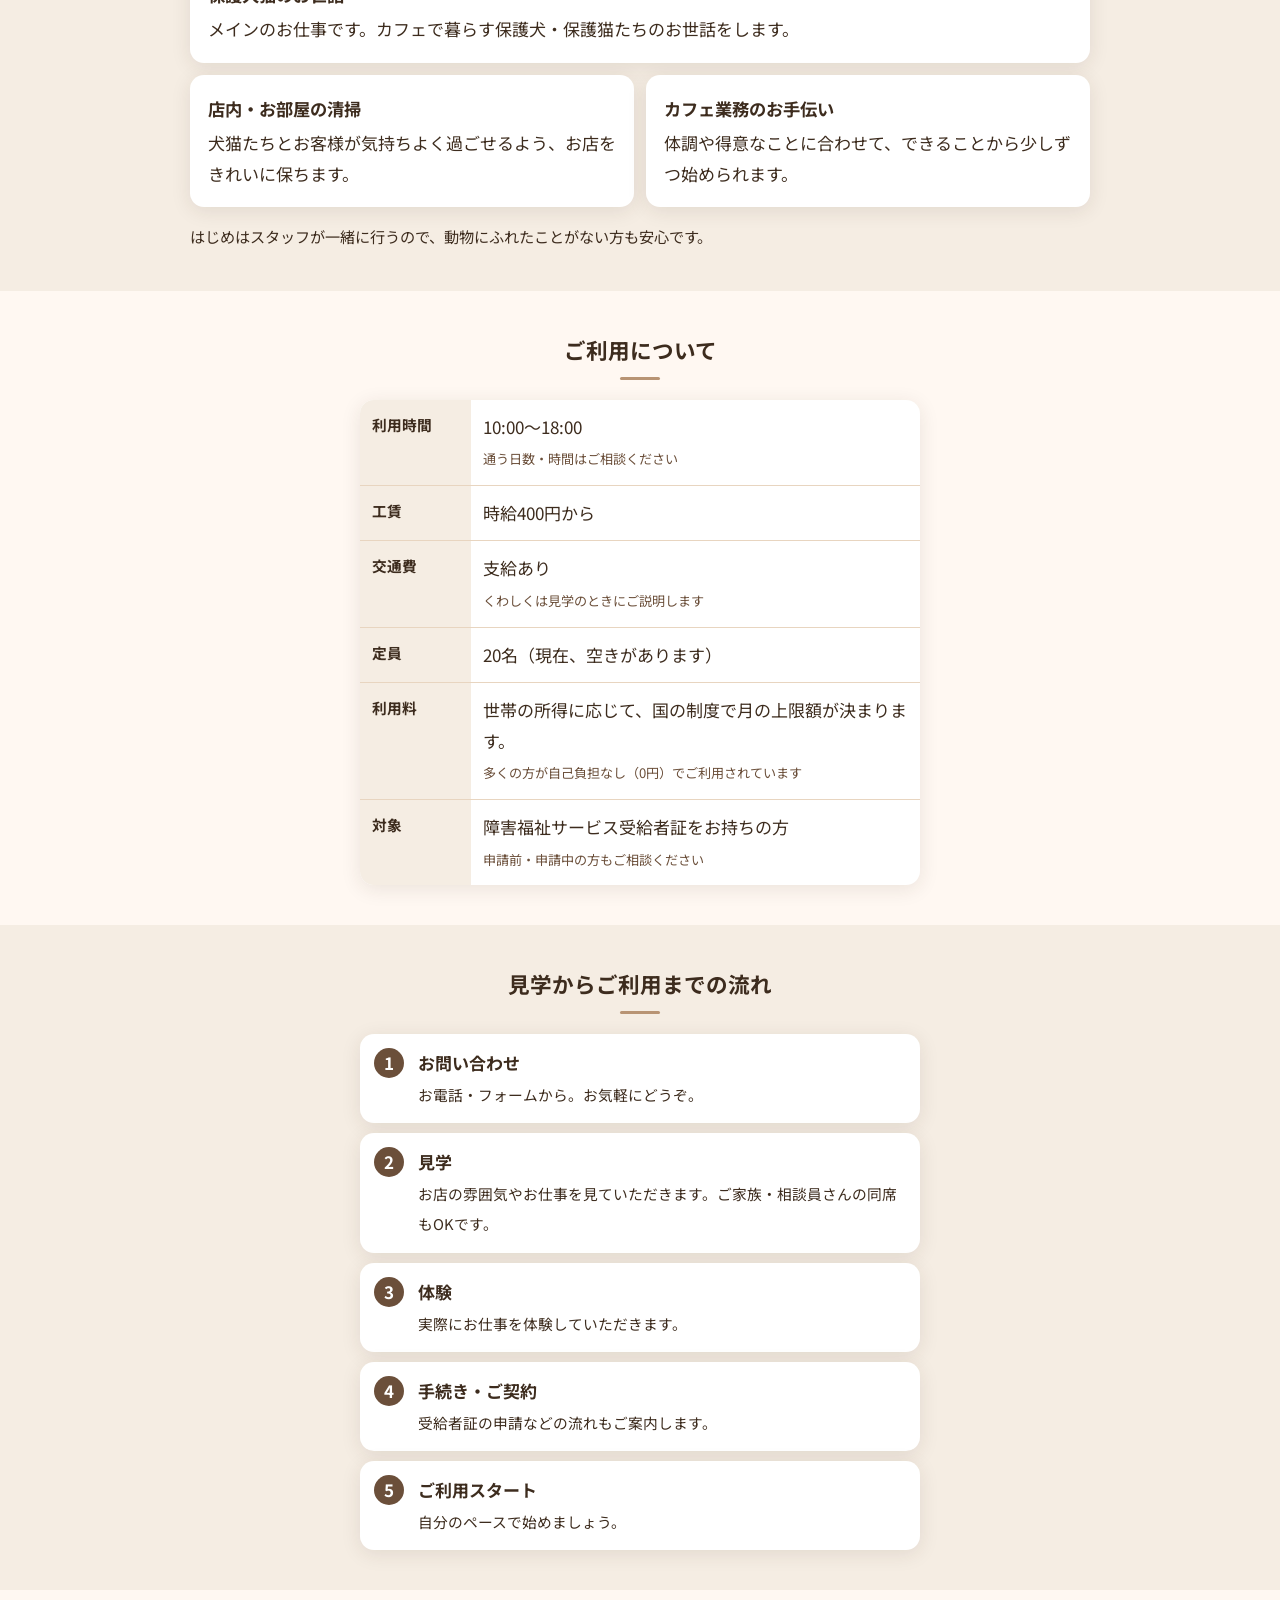
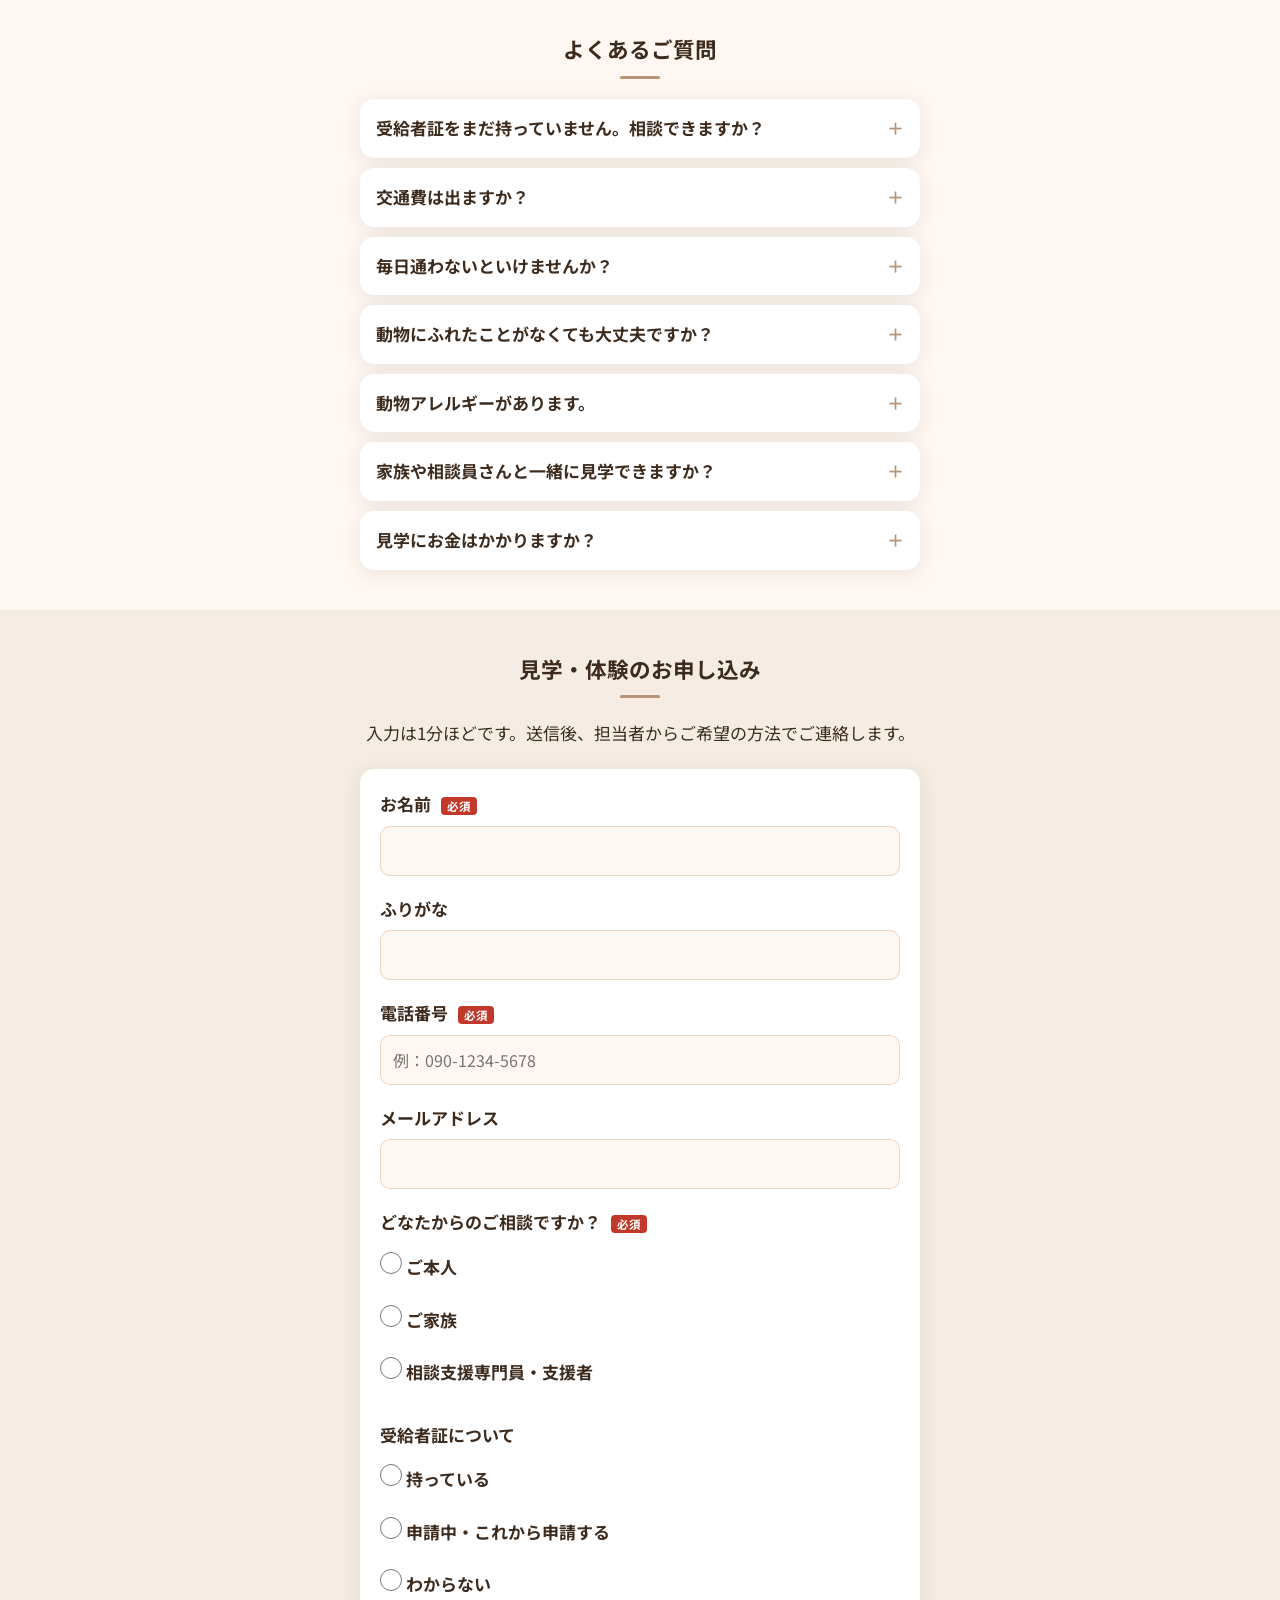
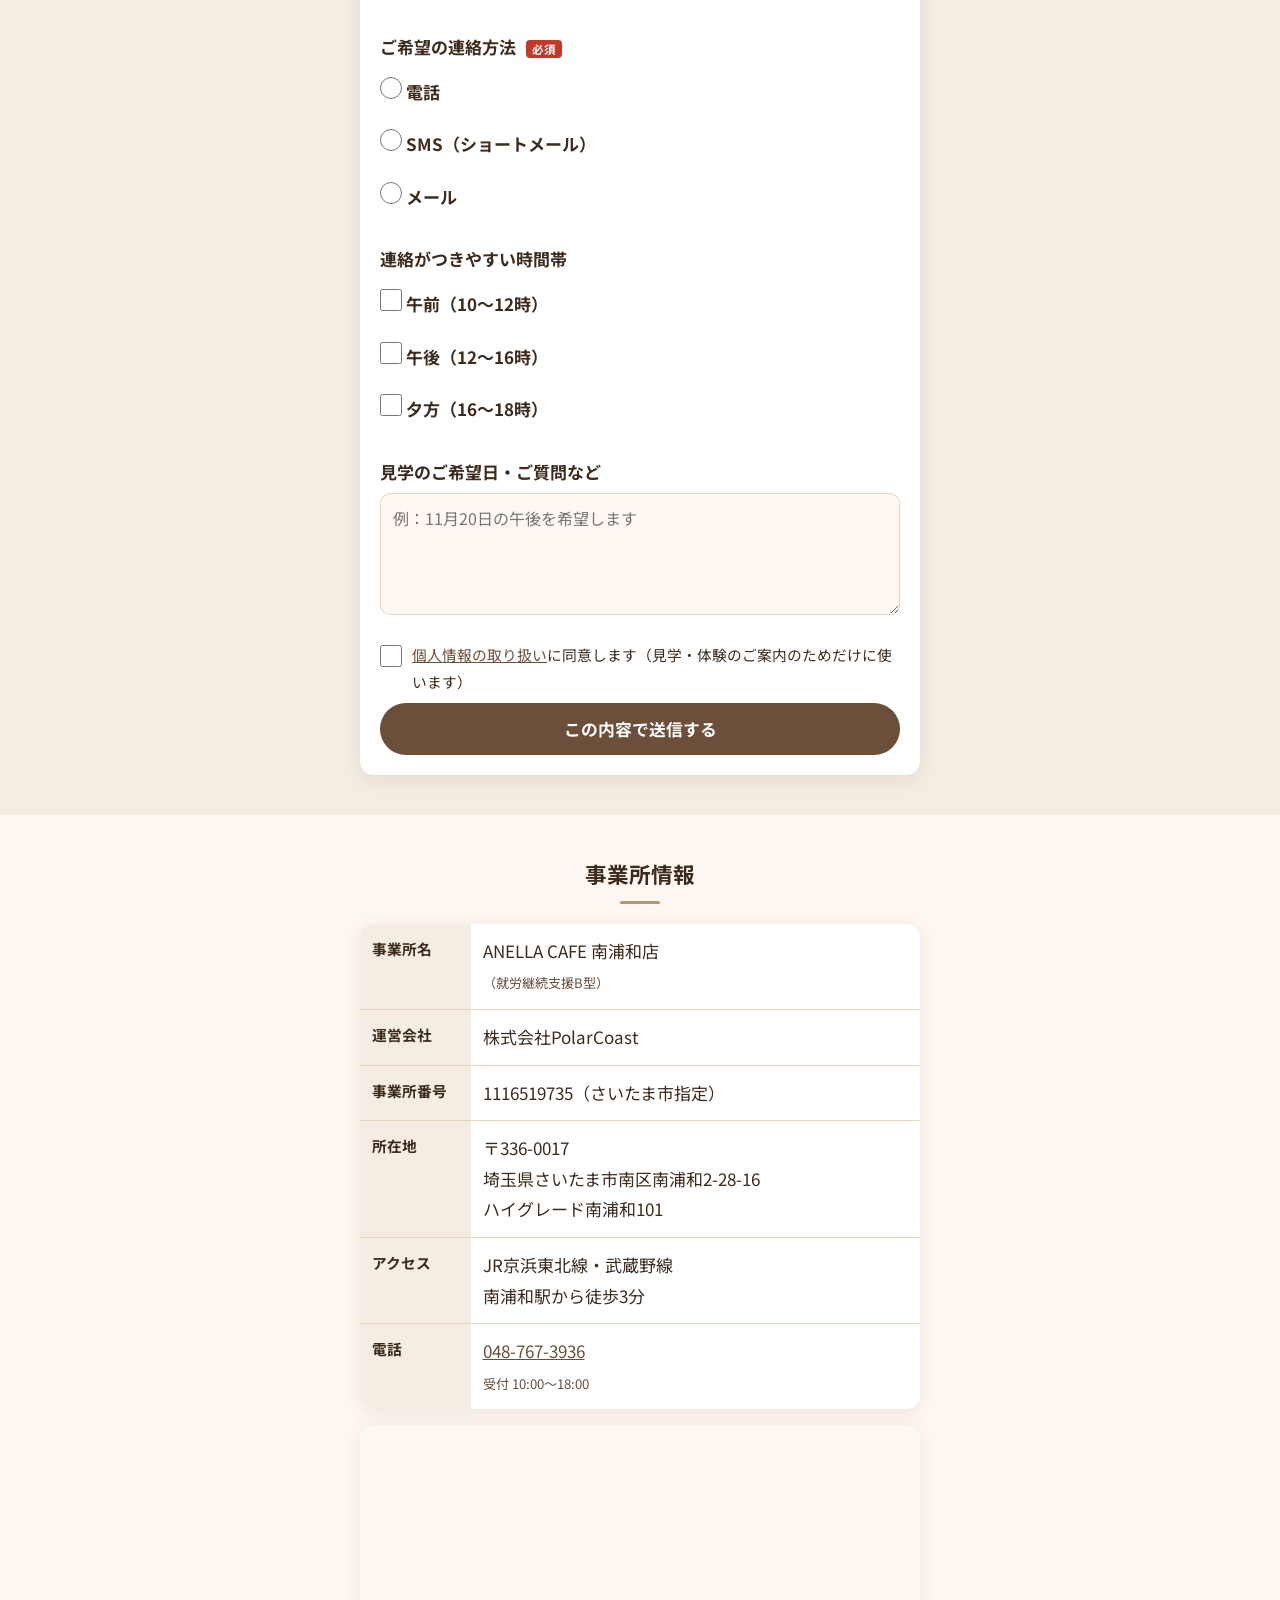
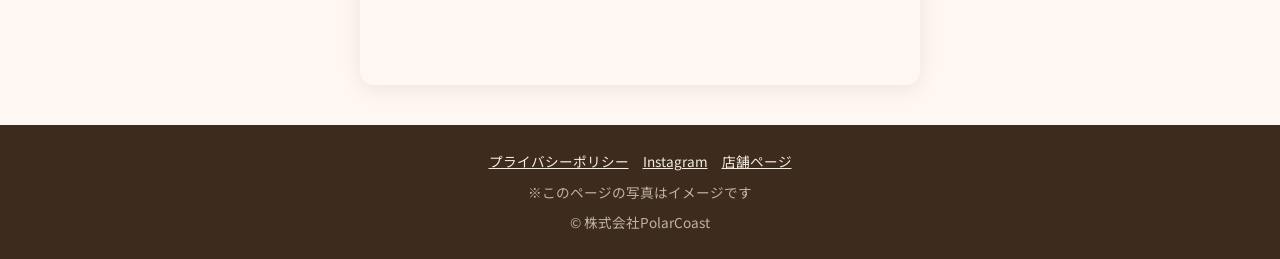
==== commit c2f84b49: "LPに写真を入れる・LINEボタン削除・送信完了欄が常に見える不具合を修正 Co-Authored-By: Claude Opus 5.5 <noreply@anthropic.com>" ====
--- a/index.html
+++ b/index.html
@@ -8,18 +8,21 @@
   <meta property="og:title" content="就労継続支援B型 ANELLA CAFE 南浦和店">
   <meta property="og:description" content="保護犬猫と過ごす、自分のペースの「はたらく」。南浦和駅徒歩3分・交通費支給あり・見学随時受付。">
   <meta property="og:type" content="website">
-  <link rel="stylesheet" href="style.css?v=20261113a">
-
-  <!-- Google広告の計測タグ（アカウント作成後にここへ貼る） -->
-  <!--
-  <script async src="https://www.googletagmanager.com/gtag/js?id=AW-XXXXXXXXXX"></script>
+  <meta property="og:image" content="https://anellacafe.github.io/minamiurawa-b/images/og.jpg">
+  <meta name="twitter:card" content="summary_large_image">
+  <link rel="stylesheet" href="style.css?v=20261124b">
+
+  <!-- Google広告の計測タグ（アカウント 238-574-4576／申込みの数え方は script.js の ADS_CONVERSIONS） -->
+  <script async src="https://www.googletagmanager.com/gtag/js?id=AW-18577068621"></script>
   <script>
     window.dataLayer = window.dataLayer || [];
     function gtag(){dataLayer.push(arguments);}
+    // 追いかけ広告（リマーケティング）には使わない。申込み件数の計測だけに使う
+    gtag('consent', 'default', { ad_personalization: 'denied' });
+    gtag('set', 'allow_ad_personalization_signals', false);
     gtag('js', new Date());
-    gtag('config', 'AW-XXXXXXXXXX');
+    gtag('config', 'AW-18577068621');
   </script>
-  -->
 
   <script type="application/ld+json">
   {
@@ -47,21 +50,20 @@
       <h1 class="hero-title">保護犬猫と過ごす、<br>自分のペースの<br>「はたらく」</h1>
       <p class="hero-sub">ANELLA CAFE 南浦和店<br>JR南浦和駅から徒歩3分</p>
 
+      <figure class="hero-photo">
+        <img src="images/hero.webp" width="1200" height="675" alt="保護犬のブラッシングやタオルたたみをしているようす" fetchpriority="high">
+        <figcaption>※写真はイメージです</figcaption>
+      </figure>
+
       <ul class="badges">
         <li>見学・体験<br><strong>随時受付</strong></li>
         <li>交通費<br><strong>支給あり</strong></li>
         <li>受給者証<br><strong>申請前もOK</strong></li>
       </ul>
 
-      <!-- 写真が用意できたら、ここに <img src="images/hero.jpg" alt="..."> を入れる -->
-      <div class="hero-photo" aria-hidden="true">
-        <svg viewBox="0 0 120 40" class="paws"><g fill="currentColor"><g transform="translate(10,22)"><ellipse cx="0" cy="4" rx="6" ry="5"/><circle cx="-6" cy="-4" r="2.6"/><circle cx="-2" cy="-7.5" r="2.6"/><circle cx="3" cy="-7.5" r="2.6"/><circle cx="7" cy="-4" r="2.6"/></g><g transform="translate(46,12) rotate(15)"><ellipse cx="0" cy="4" rx="6" ry="5"/><circle cx="-6" cy="-4" r="2.6"/><circle cx="-2" cy="-7.5" r="2.6"/><circle cx="3" cy="-7.5" r="2.6"/><circle cx="7" cy="-4" r="2.6"/></g><g transform="translate(78,24) rotate(-10)"><ellipse cx="0" cy="4" rx="6" ry="5"/><circle cx="-6" cy="-4" r="2.6"/><circle cx="-2" cy="-7.5" r="2.6"/><circle cx="3" cy="-7.5" r="2.6"/><circle cx="7" cy="-4" r="2.6"/></g><g transform="translate(108,13) rotate(12)"><ellipse cx="0" cy="4" rx="6" ry="5"/><circle cx="-6" cy="-4" r="2.6"/><circle cx="-2" cy="-7.5" r="2.6"/><circle cx="3" cy="-7.5" r="2.6"/><circle cx="7" cy="-4" r="2.6"/></g></g></svg>
-      </div>
-
       <div class="cta-group">
         <a class="btn btn-tel" href="tel:0487673936" data-track="tel">お電話で相談する<span>048-767-3936（10:00〜18:00）</span></a>
         <a class="btn btn-form" href="#apply" data-track="to_form">見学を申し込む（フォーム）</a>
-        <a class="btn btn-line" href="https://lin.ee/N0V2orG" target="_blank" rel="noopener" data-track="line">LINEで相談する</a>
       </div>
     </div>
   </header>
@@ -71,20 +73,26 @@
     <!-- ===== どんな方の場所か ===== -->
     <section class="section">
       <h2 class="section-title">こんな方が通っています</h2>
-      <ul class="check-list">
-        <li>障害や病気があり、一般の会社で働くことに不安がある方</li>
-        <li>生活リズムを整えながら、少しずつ働きたい方</li>
-        <li>動物が好きで、動物に関わる仕事をしてみたい方</li>
-      </ul>
-      <p class="note">ご利用には「障害福祉サービス受給者証」が必要です。<strong>まだお持ちでない方もご相談ください。</strong>手続きの流れからご案内します。<br>ご家族や、相談支援専門員さんからのご相談も歓迎です。</p>
+      <div class="split wide">
+        <img class="photo" src="images/support.webp" width="1000" height="667" alt="スタッフのそばで、タオルをたたむお仕事をしているようす" loading="lazy">
+        <ul class="check-list">
+          <li>障害や病気があり、一般の会社で働くことに不安がある方</li>
+          <li>生活リズムを整えながら、少しずつ働きたい方</li>
+          <li>動物が好きで、動物に関わる仕事をしてみたい方</li>
+        </ul>
+      </div>
+      <p class="note wide">ご利用には「障害福祉サービス受給者証」が必要です。<strong>まだお持ちでない方もご相談ください。</strong>手続きの流れからご案内します。<br>ご家族や、相談支援専門員さんからのご相談も歓迎です。</p>
     </section>
 
     <!-- ===== お仕事の内容 ===== -->
     <section class="section section-tint">
       <h2 class="section-title">お仕事の内容</h2>
-      <div class="cards">
-        <div class="card">
-          <!-- 写真が用意できたら <img> を入れる -->
+      <div class="cards cards-work">
+        <div class="card card-main">
+          <div class="card-photos">
+            <img src="images/work-dog.webp" width="900" height="600" alt="保護犬をブラッシングしているようす" loading="lazy">
+            <img src="images/work-cat.webp" width="900" height="600" alt="保護猫にごはんを出しているようす" loading="lazy">
+          </div>
           <h3>保護犬猫のお世話</h3>
           <p>メインのお仕事です。カフェで暮らす保護犬・保護猫たちのお世話をします。</p>
         </div>
@@ -97,7 +105,7 @@
           <p>体調や得意なことに合わせて、できることから少しずつ始められます。</p>
         </div>
       </div>
-      <p class="note">はじめはスタッフが一緒に行うので、動物にふれたことがない方も安心です。</p>
+      <p class="note wide">はじめはスタッフが一緒に行うので、動物にふれたことがない方も安心です。</p>
     </section>
 
     <!-- ===== ご利用について ===== -->
@@ -117,7 +125,7 @@
     <section class="section section-tint">
       <h2 class="section-title">見学からご利用までの流れ</h2>
       <ol class="steps">
-        <li><strong>お問い合わせ</strong><span>お電話・LINE・フォームから。お気軽にどうぞ。</span></li>
+        <li><strong>お問い合わせ</strong><span>お電話・フォームから。お気軽にどうぞ。</span></li>
         <li><strong>見学</strong><span>お店の雰囲気やお仕事を見ていただきます。ご家族・相談員さんの同席もOKです。</span></li>
         <li><strong>体験</strong><span>実際にお仕事を体験していただきます。</span></li>
         <li><strong>手続き・ご契約</strong><span>受給者証の申請などの流れもご案内します。</span></li>
@@ -256,16 +264,16 @@
 
   <footer class="footer">
     <p><a href="privacy.html">プライバシーポリシー</a>　<a href="https://www.instagram.com/anella_cafe_minamiurawa/" target="_blank" rel="noopener">Instagram</a>　<a href="https://wan-time.jp/store/anella-cafe-minamiurawa/" target="_blank" rel="noopener">店舗ページ</a></p>
+    <p class="copy">※このページの写真はイメージです</p>
     <p class="copy">© 株式会社PolarCoast</p>
   </footer>
 
   <!-- スマホ用：画面下に固定のボタン -->
   <nav class="sticky-cta" aria-label="お問い合わせ">
-    <a href="tel:0487673936" data-track="tel">電話</a>
-    <a href="https://lin.ee/N0V2orG" target="_blank" rel="noopener" data-track="line">LINE</a>
-    <a href="#apply" data-track="to_form">見学申込み</a>
+    <a href="tel:0487673936" data-track="tel">電話する</a>
+    <a href="#apply" data-track="to_form">見学を申し込む</a>
   </nav>
 
-  <script src="script.js?v=20261116a"></script>
+  <script src="script.js?v=20261124b"></script>
 </body>
 </html>
--- a/style.css
+++ b/style.css
@@ -25,6 +25,9 @@
 
 html { scroll-behavior: smooth; }
 
+/* hidden を付けた部分（送信ありがとう欄など）は必ず隠す */
+[hidden] { display: none !important; }
+
 body {
   font-family: 'Noto Sans JP', sans-serif;
   background: var(--bg);
@@ -78,9 +81,11 @@
 }
 .badges strong { font-size: 0.95rem; color: var(--mid); }
 
-.hero-photo { color: var(--primary); opacity: 0.6; margin: 4px 0 18px; }
-.hero-photo .paws { width: 100%; max-width: 260px; height: auto; display: block; }
-.hero-photo img { width: 100%; border-radius: var(--radius); display: block; }
+img { max-width: 100%; height: auto; }
+
+.hero-photo { margin: 0 0 16px; }
+.hero-photo img { width: 100%; border-radius: var(--radius); display: block; box-shadow: 0 8px 28px rgba(0,0,0,0.25); }
+.hero-photo figcaption { font-size: 0.7rem; opacity: 0.75; text-align: right; margin-top: 4px; }
 
 .cta-group { display: grid; gap: 10px; }
 
@@ -101,7 +106,6 @@
 .btn span { display: block; font-size: 0.78rem; font-weight: 400; opacity: 0.9; }
 .btn-tel  { background: var(--cream); color: var(--deep); }
 .btn-form { background: var(--primary); color: var(--white); }
-.btn-line { background: var(--line); color: var(--white); }
 .btn-submit { background: var(--mid); color: var(--white); margin-top: 8px; }
 .btn-submit:disabled { opacity: 0.6; cursor: wait; }
 
@@ -161,6 +165,14 @@
 }
 .card img { width: 100%; border-radius: 10px; margin-bottom: 10px; display: block; }
 .card h3 { font-size: 1.08rem; margin-bottom: 4px; }
+.card-photos { display: grid; grid-template-columns: 1fr 1fr; gap: 8px; margin-bottom: 12px; }
+.card-photos img { margin-bottom: 0; aspect-ratio: 1 / 1; object-fit: cover; }
+.card-photos img:first-child { object-position: 60% center; }
+.card-photos img:last-child { object-position: 45% center; }
+
+/* ── 写真と文章を並べる ── */
+.split { display: grid; gap: 16px; }
+.photo { width: 100%; border-radius: var(--radius); box-shadow: var(--shadow); display: block; }
 
 /* ── 表 ── */
 .info-table { display: grid; gap: 0; background: var(--white); border-radius: var(--radius); box-shadow: var(--shadow); overflow: hidden; }
@@ -259,7 +271,7 @@
   position: fixed;
   left: 0; right: 0; bottom: 0;
   display: grid;
-  grid-template-columns: repeat(3, 1fr);
+  grid-template-columns: repeat(2, 1fr);
   background: var(--white);
   box-shadow: 0 -2px 12px rgba(61,44,30,0.15);
   z-index: 10;
@@ -272,15 +284,42 @@
   color: var(--white);
 }
 .sticky-cta a:nth-child(1) { background: var(--mid); }
-.sticky-cta a:nth-child(2) { background: var(--line); }
-.sticky-cta a:nth-child(3) { background: var(--primary); }
+.sticky-cta a:nth-child(2) { background: var(--primary); }
 
 /* パソコンで見たとき */
 @media (min-width: 760px) {
-  .hero { padding: 64px 20px 56px; }
+  .hero { padding: 64px 32px 56px; }
   .hero-title { font-size: 2.4rem; }
+  /* 最初の画面：左に文章とボタン、右に写真 */
+  .hero-inner {
+    max-width: 1080px;
+    display: grid;
+    grid-template-columns: 1fr 1.25fr;
+    grid-template-areas:
+      "eyebrow photo"
+      "title   photo"
+      "sub     photo"
+      "badges  photo"
+      "cta     photo";
+    grid-template-rows: auto auto auto auto 1fr;
+    column-gap: 48px;
+  }
+  .hero-eyebrow { grid-area: eyebrow; justify-self: start; }
+  .hero-title { grid-area: title; }
+  .hero-sub { grid-area: sub; }
+  .hero-photo { grid-area: photo; align-self: center; margin: 0; }
+  .badges { grid-area: badges; }
+  .cta-group { grid-area: cta; align-self: start; }
+
+  .section > .wide { max-width: 900px; }
+  .split { grid-template-columns: 1fr 1fr; gap: 28px; align-items: center; }
+
   .cards { grid-template-columns: repeat(3, 1fr); }
-  .section > .cards { max-width: 820px; }
+  .section > .cards { max-width: 900px; }
+  .cards-work { grid-template-columns: 1fr 1fr; }
+  .card-main { grid-column: 1 / -1; }
+  .card-photos { gap: 12px; }
+  .card-photos img { aspect-ratio: 3 / 2; }
   .sticky-cta { display: none; }
   body { padding-bottom: 0; }
 }
